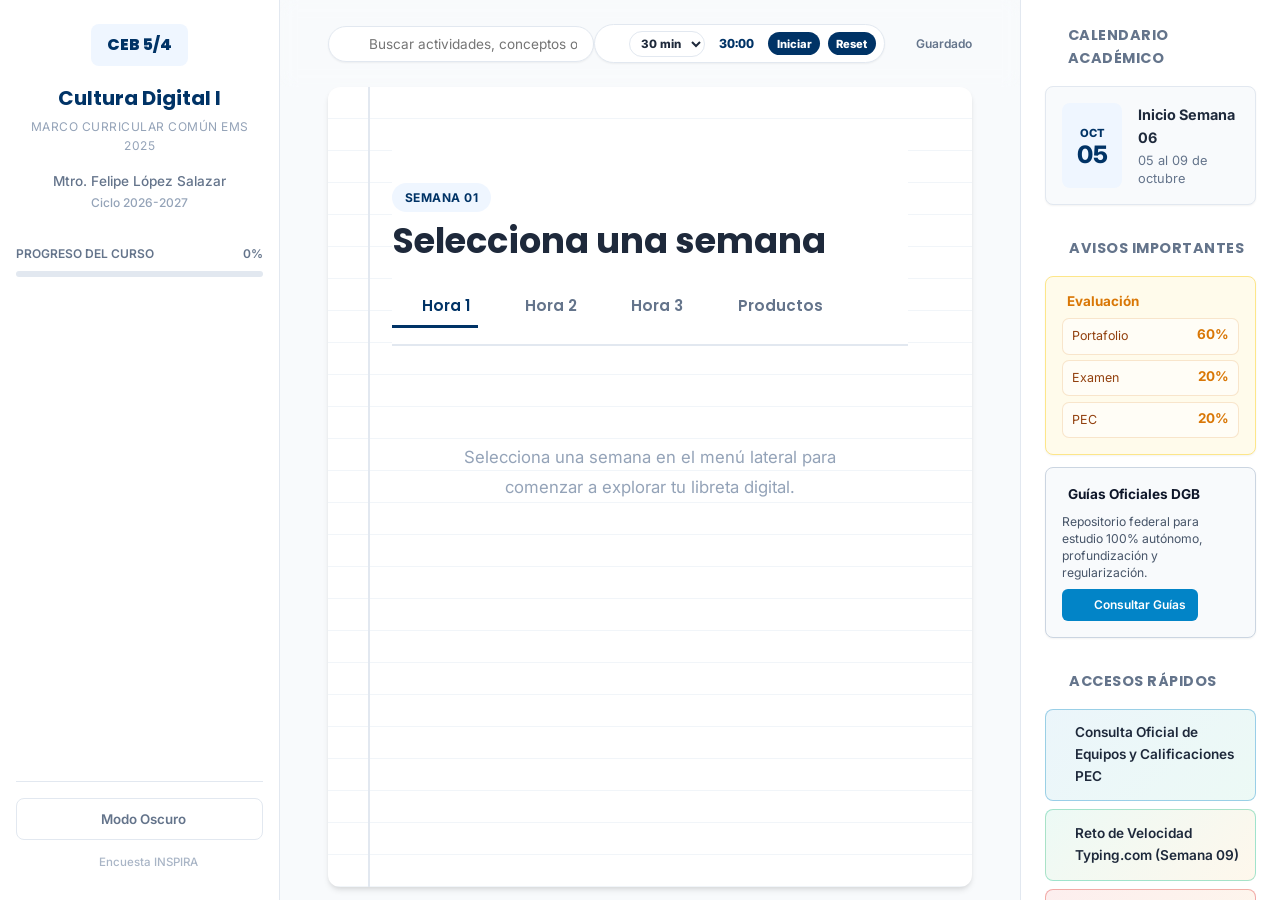
==== index.html @ 8412eea3 "Semana 12: dictados con lenguaje cotidiano y enfoque practico para la vida diaria" ====
<!DOCTYPE html>
<html lang="es">
<head>
    <meta charset="UTF-8">
    <meta name="viewport" content="width=device-width, initial-scale=1.0">
    <title>Cultura Digital I | Cuaderno Digital Inteligente</title>
    
    <!-- Tipografías: Inter, Poppins, Montserrat (usaremos Inter y Poppins/Outfit) -->
    <link rel="preconnect" href="https://fonts.googleapis.com">
    <link rel="preconnect" href="https://fonts.gstatic.com" crossorigin>
    <link href="https://fonts.googleapis.com/css2?family=Inter:wght@400;500;600;700&family=Poppins:wght@500;600;700;800&display=swap" rel="stylesheet">
    
    <!-- Iconos Lucide -->
    <script src="https://unpkg.com/lucide@latest"></script>
    
    <!-- Librería Markdown -->
    <script src="https://cdn.jsdelivr.net/npm/marked/marked.min.js"></script>

    <!-- Estilos -->
    <link rel="stylesheet" href="css/style.css?v=1790522604">
</head>
<body class="light-mode">
    <div class="app-container">
        
        <!-- Botón menú móvil -->
        <button id="mobile-menu-btn" class="mobile-toggle">
            <i data-lucide="menu"></i>
        </button>

        <!-- COLUMNA IZQUIERDA: Menú Permanente -->
        <aside class="sidebar" id="sidebar">
            <div class="sidebar-header">
                <div class="school-logo-placeholder">CEB 5/4</div>
                <h1 class="main-title">Cultura Digital I</h1>
                <p class="subtitle">Marco Curricular Común EMS 2025</p>
                <div class="teacher-info">
                    <p>Mtro. Felipe López Salazar</p>
                    <p class="cycle-info">Ciclo 2026-2027</p>
                </div>
            </div>
            
            <div class="sidebar-progress">
                <div class="progress-header">
                    <span>Progreso del Curso</span>
                    <span id="progress-percentage">0%</span>
                </div>
                <div class="progress-bar-container">
                    <div class="progress-bar-fill" id="progress-bar-fill" style="width: 0%;"></div>
                </div>
            </div>

            <nav class="sidebar-nav" id="sidebar-nav">
                <!-- Se generará dinámicamente desde JS -->
            </nav>
            
            <div class="sidebar-footer">
                <button id="theme-toggle" class="theme-btn">
                    <i data-lucide="moon"></i> <span>Modo Oscuro</span>
                </button>
                <div style="margin-top: 0.5rem; text-align: center;">
                    <a href="https://forms.cloud.microsoft/r/p3AakB8g4n" target="_blank" rel="noopener noreferrer" class="inspira-discreet-link" title="Instrumento de Diagnóstico INSPIRA">
                        <i data-lucide="clipboard-list" style="width: 13px; height: 13px;"></i> <span>Encuesta INSPIRA</span>
                    </a>
                </div>
            </div>
        </aside>

        <!-- ZONA CENTRAL: Cuaderno Digital -->
        <main class="main-area" id="main-area">
            
            <!-- Buscador Superior -->
            <header class="top-header">
                <div class="search-bar">
                    <i data-lucide="search"></i>
                    <input type="text" id="search-input" placeholder="Buscar actividades, conceptos o temas...">
                </div>
                <div class="top-actions">
                    <div class="class-timer" aria-label="Cronómetro de clase">
                        <i data-lucide="timer"></i>
                        <select id="class-timer-minutes" aria-label="Minutos del cronómetro">
                            <option value="5">5 min</option>
                            <option value="10">10 min</option>
                            <option value="15">15 min</option>
                            <option value="20">20 min</option>
                            <option value="25">25 min</option>
                            <option value="30" selected>30 min</option>
                            <option value="35">35 min</option>
                            <option value="40">40 min</option>
                            <option value="45">45 min</option>
                            <option value="50">50 min</option>
                        </select>
                        <span id="class-timer-display">30:00</span>
                        <button id="class-timer-toggle" type="button">Iniciar</button>
                        <button id="class-timer-reset" type="button">Reset</button>
                    </div>
                    <span class="status-badge sync-status"><i data-lucide="cloud-check"></i> Guardado</span>
                </div>
            </header>

            <div class="notebook-wrapper">
                <div class="notebook-paper no-copy" id="notebook-paper">
                    
                    <div class="notebook-header">
                        <div class="week-badge" id="current-week-badge">SEMANA 01</div>
                        <h2 class="week-title" id="current-week-title">Selecciona una semana</h2>
                        
                        <!-- Pestañas de Horas -->
                        <div class="tabs-container">
                            <button class="tab-btn active" data-hour="1"><i data-lucide="clock"></i> Hora 1</button>
                            <button class="tab-btn" data-hour="2"><i data-lucide="clock"></i> Hora 2</button>
                            <button class="tab-btn" data-hour="3"><i data-lucide="clock"></i> Hora 3</button>
                            <button class="tab-btn" data-hour="productos"><i data-lucide="clipboard-check"></i> Productos</button>
                        </div>
                    </div>

                    <!-- Contenedor Markdown (Aquí se inyecta el contenido) -->
                    <div class="markdown-body" id="md-content">
                        <div class="empty-state">
                            <i data-lucide="book-open"></i>
                            <p>Selecciona una semana en el menú lateral para comenzar a explorar tu libreta digital.</p>
                        </div>
                    </div>
                    

                </div>
            </div>
        </main>

        <!-- PANEL DERECHO: Información Rápida -->
        <aside class="right-panel" id="right-panel">
            
            <div class="panel-widget">
                <h3 class="widget-title"><i data-lucide="calendar"></i> Calendario Académico</h3>
                <div class="calendar-card">
                    <div class="cal-date">
                        <span class="cal-month">OCT</span>
                        <span class="cal-day">05</span>
                    </div>
                    <div class="cal-info">
                        <strong>Inicio Semana 06</strong>
                        <p>05 al 09 de octubre</p>
                    </div>
                </div>
            </div>

            <div class="panel-widget">
                <h3 class="widget-title"><i data-lucide="bell"></i> Avisos Importantes</h3>
                <div class="notice-card warning">
                    <div class="notice-content">
                        <strong><i data-lucide="alert-circle"></i> Evaluación</strong>
                        <ul class="eval-list">
                            <li><span>Portafolio</span><strong>60%</strong></li>
                            <li><span>Examen</span><strong>20%</strong></li>
                            <li><span>PEC</span><strong>20%</strong></li>
                        </ul>
                    </div>
                </div>
                <div class="notice-card dgb-notice">
                    <div class="notice-content">
                        <strong><i data-lucide="book-open"></i> Guías Oficiales DGB</strong>
                        <p>Repositorio federal para estudio 100% autónomo, profundización y regularización.</p>
                        <a href="https://sites.google.com/dgb.edu.mx/recursos-didacticos-profesores/guías-de-autoestudio" target="_blank" rel="noopener noreferrer" class="notice-btn-dgb">
                            <i data-lucide="external-link" style="width: 14px; height: 14px;"></i> Consultar Guías
                        </a>
                    </div>
                </div>
            </div>

            <div class="panel-widget">
                <h3 class="widget-title"><i data-lucide="link"></i> Accesos Rápidos</h3>
                <div class="quick-links">
                    <a href="pec.html" class="q-link q-link-pec">
                        <i data-lucide="users"></i> Consulta Oficial de Equipos y Calificaciones PEC
                    </a>
                    <a href="https://www.typing.com/es/student/tests" target="_blank" rel="noopener noreferrer" class="q-link q-link-typing">
                        <i data-lucide="keyboard"></i> Reto de Velocidad Typing.com (Semana 09)
                    </a>
                    <a href="https://sites.google.com/dgb.edu.mx/recursos-didacticos-profesores/guías-de-autoestudio" target="_blank" rel="noopener noreferrer" class="q-link q-link-dgb">
                        <i data-lucide="book-marked"></i> Guías de Autoestudio DGB (Repositorio Federal)
                    </a>
                    <a href="https://ceb54.sistemas-sagyc.com/" target="_blank" rel="noopener noreferrer" class="q-link q-link-sagyc">
                        <i data-lucide="graduation-cap"></i> Calificaciones Oficiales SAGYC
                    </a>
                    <a href="https://classroom.google.com" target="_blank" rel="noopener noreferrer" class="q-link">
                        <img src="https://upload.wikimedia.org/wikipedia/commons/5/59/Google_Classroom_Logo.png" alt="Classroom" width="20"> Google Classroom
                    </a>
                    <a href="https://mail.google.com" target="_blank" rel="noopener noreferrer" class="q-link">
                        <img src="https://upload.wikimedia.org/wikipedia/commons/7/7e/Gmail_icon_%282020%29.svg" alt="Gmail" width="20"> Correo Institucional
                    </a>
                    <a href="https://drive.google.com" target="_blank" rel="noopener noreferrer" class="q-link">
                        <img src="https://upload.wikimedia.org/wikipedia/commons/1/12/Google_Drive_icon_%282020%29.svg" alt="Drive" width="20"> Google Drive
                    </a>
                </div>
            </div>

            <div class="panel-widget">
                <h3 class="widget-title"><i data-lucide="tags"></i> Glosario de Etiquetas</h3>
                <div class="tags-container">
                    <span class="tag tag-theory">Teoría</span>
                    <span class="tag tag-practice">Práctica</span>
                    <span class="tag tag-project">Proyecto</span>
                    <span class="tag tag-eval">Evaluación</span>
                    <span class="tag tag-pec">PEC</span>
                </div>
            </div>
            
        </aside>

    </div>

    <!-- Data Module (Generado por build.py) -->
    <script src="js/data.js?v=1795537153"></script>
    <!-- App Logic -->
    <script src="js/app.js?v=1795537153"></script>
</body>
</html>
---- css/style.css ----
/* =========================================
   STYLE.CSS - PWA Notebook V2 (Cultura Digital I)
   Diseño Premium, Institucional y Académico
   ========================================= */

   :root {
    /* Color Palette - Light Mode */
    --bg-main: #f8fafc;
    --sidebar-bg: #ffffff;
    --panel-bg: #ffffff;
    
    --paper-bg: #ffffff;
    --paper-line: #f1f5f9;
    --paper-margin: #e2e8f0;
    
    --accent: #003366; /* Azul CEB */
    --accent-hover: #002244;
    --accent-light: #eff6ff;
    
    --text-primary: #1e293b;
    --text-secondary: #64748b;
    --text-tertiary: #94a3b8;
    
    --border-color: #e2e8f0;
    
    --shadow-sm: 0 1px 2px 0 rgba(0, 0, 0, 0.05);
    --shadow-md: 0 4px 6px -1px rgba(0, 0, 0, 0.1), 0 2px 4px -1px rgba(0, 0, 0, 0.06);
    --shadow-lg: 0 10px 15px -3px rgba(0, 0, 0, 0.1), 0 4px 6px -2px rgba(0, 0, 0, 0.05);
    
    --border-radius-sm: 8px;
    --border-radius-md: 12px;
    --border-radius-lg: 16px;
    
    --transition: all 0.3s cubic-bezier(0.4, 0, 0.2, 1);
}

body.dark-mode {
    --bg-main: #0f172a;
    --sidebar-bg: #1e293b;
    --panel-bg: #1e293b;
    
    --paper-bg: #1e293b;
    --paper-line: #334155;
    --paper-margin: #475569;
    
    --accent: #3b82f6;
    --accent-hover: #60a5fa;
    --accent-light: rgba(59, 130, 246, 0.1);
    
    --text-primary: #f8fafc;
    --text-secondary: #cbd5e1;
    --text-tertiary: #94a3b8;
    
    --border-color: #334155;
    
    --shadow-sm: 0 1px 2px 0 rgba(0, 0, 0, 0.5);
    --shadow-md: 0 4px 6px -1px rgba(0, 0, 0, 0.6);
    --shadow-lg: 0 10px 15px -3px rgba(0, 0, 0, 0.6);
}

* {
    margin: 0;
    padding: 0;
    box-sizing: border-box;
}

body {
    font-family: 'Inter', sans-serif;
    background-color: var(--bg-main);
    color: var(--text-primary);
    line-height: 1.6;
    overflow-x: hidden;
    transition: background-color 0.3s, color 0.3s;
}

.pwa-step-grid {
    display: grid;
    grid-template-columns: repeat(2, minmax(0, 1fr));
    gap: 0.85rem;
    margin: 1.2rem 0;
}

.pwa-step-grid article {
    display: grid;
    gap: 0.25rem;
    padding: 1rem;
    border: 1px solid var(--border-color);
    border-left: 5px solid var(--accent);
    border-radius: var(--border-radius-sm);
    background: var(--accent-light);
}

.pwa-step-grid strong {
    color: var(--accent);
    font-family: 'Poppins', sans-serif;
    font-size: 0.98rem;
}

.pwa-step-grid span {
    color: var(--text-secondary);
    font-size: 0.92rem;
}

.keyboard-map {
    display: grid;
    grid-template-columns: repeat(8, minmax(40px, 1fr));
    gap: 0.45rem;
    margin: 1.2rem 0;
    padding: 1rem;
    border: 1px solid var(--border-color);
    border-radius: var(--border-radius-sm);
    background: var(--paper-line);
}

.keyboard-map span,
kbd {
    display: inline-flex;
    align-items: center;
    justify-content: center;
    min-height: 34px;
    padding: 0.35rem 0.5rem;
    border: 1px solid var(--border-color);
    border-bottom-width: 3px;
    border-radius: 6px;
    background: var(--paper-bg);
    color: var(--text-primary);
    font-family: 'Inter', sans-serif;
    font-size: 0.78rem;
    font-weight: 800;
    white-space: nowrap;
}

.keyboard-map .wide {
    grid-column: span 2;
}

.keyboard-map .space {
    grid-column: span 3;
}

.keyboard-map .warn {
    background: #fef3c7;
    border-color: #f59e0b;
    color: #92400e;
}

.doc-cover-checklist {
    display: grid;
    grid-template-columns: repeat(2, minmax(0, 1fr));
    gap: 0.75rem;
    margin: 1rem 0;
}

.doc-cover-checklist span {
    padding: 0.8rem 0.9rem;
    border: 1px solid var(--border-color);
    border-radius: var(--border-radius-sm);
    background: var(--paper-bg);
    color: var(--text-primary);
    font-weight: 700;
}

.doc-cover-checklist span::before {
    content: "✓ ";
    color: var(--accent);
    font-weight: 900;
}

h1, h2, h3, h4, h5, h6, .poppins {
    font-family: 'Poppins', sans-serif;
}

/* Layout Principal (3 Columnas) */
.app-container {
    display: grid;
    grid-template-columns: 280px 1fr 260px;
    height: 100vh;
    overflow: hidden;
}

.mobile-toggle {
    display: none;
    position: fixed;
    bottom: 20px;
    right: 20px;
    z-index: 100;
    background: var(--accent);
    color: white;
    border: none;
    border-radius: 50%;
    width: 56px;
    height: 56px;
    box-shadow: var(--shadow-lg);
    cursor: pointer;
}

/* ─── COLUMNA IZQUIERDA (Sidebar) ─── */
.sidebar {
    background-color: var(--sidebar-bg);
    border-right: 1px solid var(--border-color);
    display: flex;
    flex-direction: column;
    padding: 1.5rem 1rem;
    overflow-y: auto;
    transition: var(--transition);
}

.sidebar-header {
    text-align: center;
    margin-bottom: 2rem;
}

.school-logo-placeholder {
    display: inline-block;
    background: var(--accent-light);
    color: var(--accent);
    font-weight: 800;
    font-family: 'Poppins', sans-serif;
    padding: 0.5rem 1rem;
    border-radius: var(--border-radius-sm);
    margin-bottom: 1rem;
}

.main-title {
    font-size: 1.25rem;
    color: var(--accent);
    margin-bottom: 0.2rem;
}

.subtitle {
    font-size: 0.75rem;
    color: var(--text-tertiary);
    text-transform: uppercase;
    letter-spacing: 0.5px;
    margin-bottom: 1rem;
}

.teacher-info {
    font-size: 0.85rem;
    color: var(--text-secondary);
    font-weight: 500;
}
.cycle-info {
    font-size: 0.75rem;
    color: var(--text-tertiary);
}

.sidebar-progress {
    margin-bottom: 1.5rem;
}
.progress-header {
    display: flex;
    justify-content: space-between;
    font-size: 0.75rem;
    font-weight: 600;
    color: var(--text-secondary);
    margin-bottom: 0.5rem;
    text-transform: uppercase;
}
.progress-bar-container {
    height: 6px;
    background: var(--border-color);
    border-radius: 3px;
    overflow: hidden;
}
.progress-bar-fill {
    height: 100%;
    background: var(--accent);
    transition: width 0.5s ease;
}

.sidebar-nav {
    flex-grow: 1;
    display: flex;
    flex-direction: column;
    gap: 0.2rem;
    min-width: 0;
}

.partial-group {
    margin: 0.75rem 0 0.25rem;
    min-width: 0;
}

.partial-heading {
    display: flex;
    align-items: baseline;
    justify-content: space-between;
    gap: 0.5rem;
    padding: 0.35rem 0.55rem;
    color: var(--accent);
    font-family: 'Poppins', sans-serif;
    font-size: 0.76rem;
    font-weight: 800;
    text-transform: uppercase;
    letter-spacing: 0.3px;
}

.partial-heading small {
    color: var(--text-tertiary);
    font-size: 0.62rem;
    font-weight: 700;
    text-transform: none;
    white-space: nowrap;
}

.week-btn {
    display: flex;
    align-items: center;
    justify-content: space-between;
    padding: 0.75rem 1rem;
    background: transparent;
    border: none;
    border-radius: var(--border-radius-sm);
    color: var(--text-secondary);
    font-family: 'Inter', sans-serif;
    font-size: 0.9rem;
    font-weight: 500;
    cursor: pointer;
    text-align: left;
    transition: var(--transition);
    min-width: 0;
    width: 100%;
    overflow: hidden;
}

.week-btn:hover {
    background: var(--accent-light);
    color: var(--accent);
}

.week-btn.active {
    background: var(--accent);
    color: white;
    font-weight: 600;
}

.week-btn i {
    flex: 0 0 auto;
    width: 18px;
    height: 18px;
    margin-right: 0.5rem;
}
.week-btn-content {
    display: flex;
    align-items: center;
    min-width: 0;
    flex: 1 1 auto;
}
.week-title-wrap {
    display: flex;
    flex-direction: column;
    min-width: 0;
}
.week-title-wrap span {
    overflow: hidden;
    text-overflow: ellipsis;
    white-space: nowrap;
}
.week-date {
    font-size: 0.7rem;
    color: var(--text-tertiary);
    margin-top: 2px;
}
.week-short-title {
    max-width: 165px;
    font-size: 0.68rem;
    color: var(--text-tertiary);
    margin-top: 1px;
}

.status-indicator {
    flex: 0 0 auto;
    width: 8px;
    height: 8px;
    border-radius: 50%;
    background: var(--border-color);
}
.status-indicator.done { background: #22c55e; } /* Verde */
.status-indicator.current { background: #3b82f6; } /* Azul */
.status-indicator.locked { background: #cbd5e1; } /* Gris */

.sidebar-footer {
    margin-top: 1.5rem;
    padding-top: 1rem;
    border-top: 1px solid var(--border-color);
}

.theme-btn {
    width: 100%;
    display: flex;
    align-items: center;
    justify-content: center;
    gap: 0.5rem;
    padding: 0.75rem;
    background: transparent;
    border: 1px solid var(--border-color);
    border-radius: var(--border-radius-sm);
    color: var(--text-secondary);
    font-family: 'Inter', sans-serif;
    font-weight: 600;
    cursor: pointer;
    transition: var(--transition);
}
.theme-btn:hover {
    background: var(--bg-main);
}

/* ─── ZONA CENTRAL (Main Area) ─── */
.main-area {
    display: flex;
    flex-direction: column;
    height: 100vh;
    overflow-y: auto;
    position: relative;
}

.top-header {
    display: flex;
    justify-content: space-between;
    align-items: center;
    padding: 1.5rem 3rem;
    background: transparent;
    position: sticky;
    top: 0;
    z-index: 10;
    backdrop-filter: blur(8px);
}

.search-bar {
    display: flex;
    align-items: center;
    background: var(--sidebar-bg);
    border: 1px solid var(--border-color);
    border-radius: 20px;
    padding: 0.5rem 1rem;
    width: 300px;
    box-shadow: var(--shadow-sm);
    transition: var(--transition);
}
.search-bar:focus-within {
    border-color: var(--accent);
    box-shadow: 0 0 0 3px var(--accent-light);
}
.search-bar i {
    color: var(--text-tertiary);
    width: 18px;
    height: 18px;
    margin-right: 0.5rem;
}
.search-bar input {
    border: none;
    background: transparent;
    outline: none;
    color: var(--text-primary);
    width: 100%;
    font-family: 'Inter', sans-serif;
    font-size: 0.85rem;
}

.status-badge {
    font-size: 0.75rem;
    font-weight: 600;
    color: var(--text-secondary);
    display: flex;
    align-items: center;
    gap: 0.3rem;
}
.status-badge i { width: 14px; height: 14px; }

.top-actions {
    display: flex;
    align-items: center;
    gap: 0.75rem;
}

.class-timer {
    display: flex;
    align-items: center;
    gap: 0.45rem;
    background: var(--sidebar-bg);
    border: 1px solid var(--border-color);
    border-radius: 999px;
    padding: 0.35rem 0.5rem 0.35rem 0.7rem;
    box-shadow: var(--shadow-sm);
    color: var(--accent);
    font-size: 0.78rem;
    font-weight: 800;
}

.class-timer i {
    width: 16px;
    height: 16px;
}

#class-timer-display {
    min-width: 48px;
    text-align: center;
    font-variant-numeric: tabular-nums;
}

.class-timer button {
    border: none;
    background: var(--accent);
    color: white;
    border-radius: 999px;
    padding: 0.3rem 0.55rem;
    font-family: 'Inter', sans-serif;
    font-size: 0.7rem;
    font-weight: 800;
    cursor: pointer;
}

.class-timer button:hover {
    background: var(--accent-hover);
}

.class-timer select {
    border: 1px solid var(--border-color);
    background: var(--paper-bg);
    color: var(--text-primary);
    border-radius: 999px;
    padding: 0.25rem 0.45rem;
    font-family: 'Inter', sans-serif;
    font-size: 0.72rem;
    font-weight: 800;
    outline: none;
}

/* El Cuaderno */
.notebook-wrapper {
    flex-grow: 1;
    padding: 0 3rem 3rem 3rem;
    display: flex;
    justify-content: center;
}

.notebook-paper {
    background-color: var(--paper-bg);
    width: 100%;
    max-width: 900px;
    min-height: 800px;
    border-radius: var(--border-radius-md);
    box-shadow: var(--shadow-md);
    position: relative;
    padding: 3rem 4rem;
    
    /* Efecto de líneas de libreta */
    background-image: repeating-linear-gradient(transparent, transparent 31px, var(--paper-line) 31px, var(--paper-line) 32px);
    background-size: 100% 32px;
    background-attachment: local;
}

/* Margen izquierdo de la libreta */
.notebook-paper::before {
    content: '';
    position: absolute;
    top: 0;
    bottom: 0;
    left: 40px;
    width: 2px;
    background-color: var(--paper-margin);
}

/* Protección Anti-Copia para alumnos */
.no-copy {
    user-select: none;
    -webkit-user-select: none;
    -moz-user-select: none;
    -ms-user-select: none;
    -webkit-user-drag: none;
    user-drag: none;
    -webkit-touch-callout: none;
}

.notebook-header {
    margin-bottom: 2rem;
    border-bottom: 2px solid var(--border-color);
    padding-bottom: 1rem;
    background: var(--paper-bg);
    position: sticky;
    top: -3rem; /* Compensa el padding superior */
    padding-top: 3rem;
    z-index: 5;
}

.week-badge {
    display: inline-block;
    background: var(--accent-light);
    color: var(--accent);
    font-size: 0.75rem;
    font-weight: 700;
    padding: 0.3rem 0.8rem;
    border-radius: 20px;
    margin-bottom: 0.5rem;
    letter-spacing: 0.5px;
}

.week-title {
    font-size: 2.2rem;
    color: var(--text-primary);
    margin-bottom: 1.5rem;
    line-height: 1.2;
}

.tabs-container {
    display: flex;
    gap: 1rem;
    flex-wrap: wrap;
}

.tab-btn {
    display: flex;
    align-items: center;
    gap: 0.4rem;
    background: transparent;
    border: none;
    border-bottom: 3px solid transparent;
    padding: 0.5rem 0.5rem;
    font-family: 'Poppins', sans-serif;
    font-size: 0.95rem;
    font-weight: 600;
    color: var(--text-secondary);
    cursor: pointer;
    transition: var(--transition);
}
.tab-btn:hover {
    color: var(--accent);
}
.tab-btn.active {
    color: var(--accent);
    border-bottom-color: var(--accent);
}
.tab-btn i { width: 16px; height: 16px; }

/* Markdown Content Styling */
.markdown-body {
    font-size: 1.05rem;
    color: var(--text-primary);
    line-height: 1.8;
}

.markdown-body h1, .markdown-body h2, .markdown-body h3 {
    font-family: 'Poppins', sans-serif;
    color: var(--accent);
    margin-top: 2rem;
    margin-bottom: 1rem;
}

.markdown-body h1 { font-size: 1.8rem; }
.markdown-body h2 { font-size: 1.5rem; }
.markdown-body h3 { font-size: 1.25rem; }

.markdown-body p { margin-bottom: 1.2rem; }

.markdown-body ul, .markdown-body ol {
    margin-bottom: 1.2rem;
    padding-left: 1.5rem;
}

.markdown-body li { margin-bottom: 0.5rem; }

.markdown-body strong {
    font-weight: 700;
    color: var(--text-primary);
}

.markdown-body blockquote {
    border-left: 4px solid var(--accent);
    background: var(--accent-light);
    padding: 1rem 1.5rem;
    margin-bottom: 1.5rem;
    border-radius: 0 var(--border-radius-sm) var(--border-radius-sm) 0;
    font-style: italic;
    color: var(--text-secondary);
}

.markdown-body .momento {
    border-radius: var(--border-radius-md);
    padding: 1rem 1.15rem;
    margin: 1.25rem 0;
    border: 1px solid var(--border-color);
    box-shadow: var(--shadow-sm);
}

.markdown-body .momento h2 {
    margin: 0 0 0.4rem;
    font-size: 1.18rem;
    line-height: 1.25;
}

.markdown-body .momento p {
    margin: 0.3rem 0 0;
    line-height: 1.45;
}

.markdown-body .momento-inicio {
    background: #ecfdf5;
    border-color: #86efac;
    border-left: 7px solid #16a34a;
}

.markdown-body .momento-inicio h2 {
    color: #166534;
}

.markdown-body .momento-explicacion {
    background: #eff6ff;
    border-color: #93c5fd;
    border-left: 7px solid #2563eb;
}

.markdown-body .momento-explicacion h2 {
    color: #1d4ed8;
}

.markdown-body .momento-trabajo {
    background: #fffbeb;
    border-color: #facc15;
    border-left: 7px solid #ca8a04;
}

.markdown-body .momento-trabajo h2 {
    color: #92400e;
}

.markdown-body .momento-cierre {
    background: #fef2f2;
    border-color: #fca5a5;
    border-left: 7px solid #dc2626;
}

.markdown-body .momento-cierre h2 {
    color: #991b1b;
}

body.dark-mode .markdown-body .momento-inicio {
    background: rgba(22, 163, 74, 0.12);
}

body.dark-mode .markdown-body .momento-explicacion {
    background: rgba(37, 99, 235, 0.14);
}

body.dark-mode .markdown-body .momento-trabajo {
    background: rgba(202, 138, 4, 0.14);
}

body.dark-mode .markdown-body .momento-cierre {
    background: rgba(220, 38, 38, 0.13);
}

.markdown-body code {
    background: var(--paper-line);
    padding: 0.2rem 0.4rem;
    border-radius: 4px;
    font-family: monospace;
    font-size: 0.9em;
}

.markdown-body img {
    max-width: 100%;
    max-height: 620px;
    border-radius: var(--border-radius-md);
    box-shadow: var(--shadow-sm);
    margin: 1.5rem 0;
    display: block;
    object-fit: contain;
}

.empty-state {
    text-align: center;
    padding: 4rem 2rem;
    color: var(--text-tertiary);
}
.empty-state i {
    width: 64px;
    height: 64px;
    margin-bottom: 1rem;
    opacity: 0.5;
}

.task-marker {
    margin-top: 4rem;
    padding-top: 2rem;
    border-top: 1px dashed var(--border-color);
}
.checkbox-container {
    display: flex;
    align-items: center;
    cursor: pointer;
    font-weight: 600;
    color: var(--text-secondary);
    user-select: none;
}
.checkbox-container input {
    margin-right: 10px;
    width: 20px;
    height: 20px;
    accent-color: var(--accent);
}

/* ─── COLUMNA DERECHA (Right Panel) ─── */
.right-panel {
    background-color: var(--panel-bg);
    border-left: 1px solid var(--border-color);
    padding: 1.5rem;
    overflow-y: auto;
}

.panel-widget {
    margin-bottom: 2rem;
}

.widget-title {
    font-size: 0.9rem;
    color: var(--text-secondary);
    text-transform: uppercase;
    letter-spacing: 0.5px;
    margin-bottom: 1rem;
    display: flex;
    align-items: center;
    gap: 0.5rem;
}
.widget-title i { width: 16px; height: 16px; }

/* Tarjetas y Widgets */
.calendar-card, .notice-card {
    background: var(--bg-main);
    border: 1px solid var(--border-color);
    border-radius: var(--border-radius-sm);
    padding: 1rem;
    display: flex;
    gap: 1rem;
    box-shadow: var(--shadow-sm);
    min-width: 0;
    overflow: hidden;
}

.cal-date {
    background: var(--accent-light);
    color: var(--accent);
    border-radius: var(--border-radius-sm);
    padding: 0.5rem;
    text-align: center;
    min-width: 60px;
    display: flex;
    flex-direction: column;
    justify-content: center;
}
.cal-month { font-size: 0.7rem; font-weight: 800; text-transform: uppercase; }
.cal-day { font-size: 1.5rem; font-weight: 800; line-height: 1; }

.cal-info strong { display: block; font-size: 0.9rem; margin-bottom: 0.2rem; }
.cal-info p { font-size: 0.8rem; color: var(--text-secondary); line-height: 1.4; }

.notice-card.warning {
    background: #fffbeb;
    border-color: #fde68a;
    display: block;
}
body.dark-mode .notice-card.warning {
    background: rgba(245, 158, 11, 0.1);
    border-color: rgba(245, 158, 11, 0.3);
}
.notice-card.warning strong {
    color: #d97706;
    display: flex;
    align-items: flex-start;
    gap: 0.3rem;
    margin-bottom: 0.3rem;
    font-size: 0.84rem;
    line-height: 1.2;
    overflow-wrap: anywhere;
}
.notice-card.warning p {
    color: #92400e;
    font-size: 0.78rem;
    line-height: 1.35;
    overflow-wrap: anywhere;
}
body.dark-mode .notice-card.warning p { color: #fcd34d; }

.notice-content {
    min-width: 0;
    width: 100%;
}

.eval-list {
    list-style: none;
    display: grid;
    gap: 0.35rem;
    margin-top: 0.55rem;
    padding: 0;
}

.eval-list li {
    display: flex;
    justify-content: space-between;
    align-items: center;
    gap: 0.75rem;
    background: rgba(255,255,255,0.55);
    border: 1px solid rgba(217, 119, 6, 0.18);
    border-radius: 7px;
    padding: 0.42rem 0.55rem;
    color: #92400e;
    font-size: 0.78rem;
    line-height: 1.15;
}

.eval-list li span {
    min-width: 0;
    overflow: hidden;
    text-overflow: ellipsis;
    white-space: nowrap;
}

.eval-list li strong {
    flex: 0 0 auto;
    margin: 0;
    color: #d97706;
    font-size: 0.82rem;
}

body.dark-mode .eval-list li {
    background: rgba(245, 158, 11, 0.08);
    color: #fcd34d;
}

.quick-links {
    display: flex;
    flex-direction: column;
    gap: 0.5rem;
}
.q-link {
    display: flex;
    align-items: center;
    gap: 0.8rem;
    padding: 0.8rem 1rem;
    background: var(--bg-main);
    border: 1px solid var(--border-color);
    border-radius: var(--border-radius-sm);
    text-decoration: none;
    color: var(--text-primary);
    font-weight: 500;
    font-size: 0.85rem;
    transition: var(--transition);
    min-width: 0;
    overflow-wrap: anywhere;
}
.q-link:hover {
    border-color: var(--accent);
    background: var(--accent-light);
    transform: translateX(4px);
}
.q-link i { color: var(--accent); }

.q-link-calif {
    background: linear-gradient(135deg, rgba(37, 99, 235, 0.08), rgba(16, 185, 129, 0.08));
    border-color: rgba(37, 99, 235, 0.35);
    font-weight: 600;
}
.q-link-calif:hover {
    background: linear-gradient(135deg, rgba(37, 99, 235, 0.16), rgba(16, 185, 129, 0.16));
    border-color: var(--accent);
}
.q-link-calif i {
    color: #2563eb;
}
body.dark-mode .q-link-calif {
    background: linear-gradient(135deg, rgba(59, 130, 246, 0.15), rgba(16, 185, 129, 0.15));
    border-color: rgba(59, 130, 246, 0.4);
}
body.dark-mode .q-link-calif i {
    color: #60a5fa;
}

.q-link-sagyc {
    background: linear-gradient(135deg, rgba(147, 51, 234, 0.08), rgba(37, 99, 235, 0.08));
    border-color: rgba(147, 51, 234, 0.35);
    font-weight: 600;
}
.q-link-sagyc:hover {
    background: linear-gradient(135deg, rgba(147, 51, 234, 0.16), rgba(37, 99, 235, 0.16));
    border-color: #9333ea;
}
.q-link-sagyc i {
    color: #9333ea;
}
body.dark-mode .q-link-sagyc {
    background: linear-gradient(135deg, rgba(168, 85, 247, 0.15), rgba(59, 130, 246, 0.15));
    border-color: rgba(168, 85, 247, 0.4);
}
body.dark-mode .q-link-sagyc i {
    color: #c084fc;
}

.q-link-pec {
    background: linear-gradient(135deg, rgba(2, 132, 199, 0.08), rgba(16, 185, 129, 0.08));
    border-color: rgba(2, 132, 199, 0.35);
    font-weight: 600;
}
.q-link-pec:hover {
    background: linear-gradient(135deg, rgba(2, 132, 199, 0.16), rgba(16, 185, 129, 0.16));
    border-color: #0284c7;
}
.q-link-pec i {
    color: #0284c7;
}
body.dark-mode .q-link-pec {
    background: linear-gradient(135deg, rgba(56, 189, 248, 0.15), rgba(52, 211, 153, 0.15));
    border-color: rgba(56, 189, 248, 0.4);
}
body.dark-mode .q-link-pec i {
    color: #38bdf8;
}

.q-link-dgb {
    background: linear-gradient(135deg, rgba(220, 38, 38, 0.08), rgba(245, 158, 11, 0.08));
    border-color: rgba(220, 38, 38, 0.35);
    font-weight: 600;
}
.q-link-dgb:hover {
    background: linear-gradient(135deg, rgba(220, 38, 38, 0.16), rgba(245, 158, 11, 0.16));
    border-color: #dc2626;
}
.q-link-dgb i {
    color: #dc2626;
}
body.dark-mode .q-link-dgb {
    background: linear-gradient(135deg, rgba(248, 113, 113, 0.15), rgba(251, 191, 36, 0.15));
    border-color: rgba(248, 113, 113, 0.4);
}
body.dark-mode .q-link-dgb i {
    color: #f87171;
}

.q-link-typing {
    background: linear-gradient(135deg, rgba(16, 185, 129, 0.08), rgba(245, 158, 11, 0.08));
    border-color: rgba(16, 185, 129, 0.35);
    font-weight: 600;
}
.q-link-typing:hover {
    background: linear-gradient(135deg, rgba(16, 185, 129, 0.16), rgba(245, 158, 11, 0.16));
    border-color: #10b981;
}
.q-link-typing i {
    color: #059669;
}
body.dark-mode .q-link-typing {
    background: linear-gradient(135deg, rgba(52, 211, 153, 0.15), rgba(251, 191, 36, 0.15));
    border-color: rgba(52, 211, 153, 0.4);
}
body.dark-mode .q-link-typing i {
    color: #34d399;
}

.q-link-inspira {
    background: linear-gradient(135deg, rgba(139, 92, 246, 0.08), rgba(236, 72, 153, 0.08));
    border-color: rgba(139, 92, 246, 0.35);
    font-weight: 600;
}
.q-link-inspira:hover {
    background: linear-gradient(135deg, rgba(139, 92, 246, 0.16), rgba(236, 72, 153, 0.16));
    border-color: #8b5cf6;
}
.q-link-inspira i {
    color: #8b5cf6;
}
body.dark-mode .q-link-inspira {
    background: linear-gradient(135deg, rgba(167, 139, 250, 0.15), rgba(244, 114, 182, 0.15));
    border-color: rgba(167, 139, 250, 0.4);
}
body.dark-mode .q-link-inspira i {
    color: #c4b5fd;
}

.notice-card.inspira-notice {
    background: #faf5ff;
    border-color: #e9d5ff;
    display: block;
    margin-top: 0.75rem;
}
body.dark-mode .notice-card.inspira-notice {
    background: rgba(88, 28, 135, 0.15);
    border-color: rgba(168, 85, 247, 0.3);
}
.notice-card.inspira-notice strong {
    color: #7e22ce;
    display: flex;
    align-items: center;
    gap: 0.4rem;
    margin-bottom: 0.4rem;
    font-size: 0.85rem;
}
body.dark-mode .notice-card.inspira-notice strong {
    color: #d8b4fe;
}
.notice-card.inspira-notice p {
    color: #581c87;
    font-size: 0.76rem;
    line-height: 1.4;
    margin-bottom: 0.5rem;
}
body.dark-mode .notice-card.inspira-notice p {
    color: #e9d5ff;
}
.notice-btn-inspira {
    display: inline-flex;
    align-items: center;
    gap: 0.35rem;
    background: #8b5cf6;
    color: #ffffff !important;
    padding: 0.4rem 0.75rem;
    border-radius: 6px;
    font-size: 0.75rem;
    font-weight: 600;
    text-decoration: none;
    transition: all 0.2s ease;
}
.notice-btn-inspira:hover {
    background: #7c3aed;
    transform: translateY(-1px);
}

.notice-card.dgb-notice {
    background: #f8fafc;
    border-color: #cbd5e1;
    display: block;
    margin-top: 0.75rem;
}
body.dark-mode .notice-card.dgb-notice {
    background: rgba(30, 41, 59, 0.6);
    border-color: rgba(148, 163, 184, 0.2);
}
.notice-card.dgb-notice strong {
    color: #0f172a;
    display: flex;
    align-items: center;
    gap: 0.4rem;
    margin-bottom: 0.4rem;
    font-size: 0.85rem;
}
body.dark-mode .notice-card.dgb-notice strong {
    color: #f1f5f9;
}
.notice-card.dgb-notice p {
    color: #475569;
    font-size: 0.76rem;
    line-height: 1.4;
    margin-bottom: 0.5rem;
}
body.dark-mode .notice-card.dgb-notice p {
    color: #94a3b8;
}
.notice-btn-dgb {
    display: inline-flex;
    align-items: center;
    gap: 0.35rem;
    background: #0284c7;
    color: #ffffff !important;
    padding: 0.4rem 0.75rem;
    border-radius: 6px;
    font-size: 0.75rem;
    font-weight: 600;
    text-decoration: none;
    transition: all 0.2s ease;
}
.notice-btn-dgb:hover {
    background: #0369a1;
    transform: translateY(-1px);
}

/* Etiquetas */
.tags-container {
    display: flex;
    flex-wrap: wrap;
    gap: 0.5rem;
}
.tag {
    font-size: 0.7rem;
    font-weight: 700;
    padding: 0.3rem 0.6rem;
    border-radius: 4px;
    text-transform: uppercase;
    letter-spacing: 0.5px;
}
.tag-theory { background: #e0e7ff; color: #4338ca; }
.tag-practice { background: #dcfce7; color: #15803d; }
.tag-project { background: #fef3c7; color: #b45309; }
.tag-eval { background: #fee2e2; color: #b91c1c; }
.tag-pec { background: #f3e8ff; color: #7e22ce; }

body.dark-mode .tag-theory { background: rgba(67, 56, 202, 0.2); color: #818cf8; }
body.dark-mode .tag-practice { background: rgba(21, 128, 61, 0.2); color: #4ade80; }

/* Tarjetas y Contenedores en Columnas (Dashboard Visual) */
.task-grid-2 {
    display: grid;
    grid-template-columns: repeat(2, minmax(0, 1fr));
    gap: 1rem;
    margin: 1.2rem 0;
}

.task-grid-3 {
    display: grid;
    grid-template-columns: repeat(3, minmax(0, 1fr));
    gap: 0.85rem;
    margin: 1.2rem 0;
}

.task-card {
    background: #ffffff;
    border: 1px solid #e2e8f0;
    border-top: 4px solid #0284c7;
    border-radius: 8px;
    padding: 1rem;
    box-shadow: 0 1px 3px rgba(0,0,0,0.05);
    display: flex;
    flex-direction: column;
    gap: 0.5rem;
}

body.dark-mode .task-card {
    background: #1e293b;
    border-color: #334155;
    border-top-color: #38bdf8;
    box-shadow: none;
}

.task-card.accent-amber { border-top-color: #f59e0b; }
.task-card.accent-emerald { border-top-color: #10b981; }
.task-card.accent-purple { border-top-color: #8b5cf6; }
.task-card.accent-rose { border-top-color: #f43f5e; }

.task-card-header {
    display: flex;
    align-items: center;
    gap: 0.5rem;
    font-size: 1rem;
    font-weight: 700;
    color: #0f172a;
    margin-bottom: 0.25rem;
}

body.dark-mode .task-card-header {
    color: #f8fafc;
}

.task-card-body {
    font-size: 0.88rem;
    color: #334155;
    line-height: 1.5;
}

body.dark-mode .task-card-body {
    color: #cbd5e1;
}

.task-card-body ul, .task-card-body ol {
    margin: 0;
    padding-left: 1.2rem;
}

.task-card-body li {
    margin-bottom: 0.35rem;
}

.step-badge {
    display: inline-flex;
    align-items: center;
    justify-content: center;
    width: 24px;
    height: 24px;
    border-radius: 50%;
    background: #0284c7;
    color: #ffffff;
    font-size: 0.75rem;
    font-weight: 800;
}

.task-card.accent-amber .step-badge { background: #d97706; }
.task-card.accent-emerald .step-badge { background: #059669; }
.task-card.accent-purple .step-badge { background: #7c3aed; }
.task-card.accent-rose .step-badge { background: #e11d48; }

.cierre-checklist-box {
    background: #f8fafc;
    border: 1.5px dashed #cbd5e1;
    border-radius: 8px;
    padding: 1rem 1.2rem;
    margin: 1.2rem 0;
}

body.dark-mode .cierre-checklist-box {
    background: rgba(30, 41, 59, 0.4);
    border-color: #475569;
}

.cierre-checklist-grid {
    display: grid;
    grid-template-columns: repeat(2, minmax(0, 1fr));
    gap: 0.6rem 1rem;
    margin-top: 0.75rem;
}

@media (max-width: 768px) {
    .task-grid-2, .task-grid-3, .cierre-checklist-grid {
        grid-template-columns: 1fr !important;
    }
}

/* Responsive */
@media (max-width: 1200px) {
    .app-container {
        grid-template-columns: 240px 1fr;
    }
    .right-panel { display: none; } /* Ocultar panel derecho en tablets */
}

@media (max-width: 900px) {
    .app-container {
        grid-template-columns: 1fr;
    }
    .sidebar {
        position: fixed;
        left: -100%;
        width: 280px;
        height: 100vh;
        z-index: 200;
        box-shadow: var(--shadow-lg);
    }
    .sidebar.open {
        left: 0;
    }
    .mobile-toggle { display: flex; align-items: center; justify-content: center; }
    
    .top-header { padding: 1rem; }
    .top-actions { align-items: flex-end; flex-direction: column; gap: 0.5rem; }
    .class-timer { max-width: 100%; }
    .notebook-wrapper { padding: 0 1rem 2rem 1rem; }
    .notebook-paper { padding: 2rem 1.5rem; }
    .notebook-paper::before { left: 20px; }
}

/* === MEJORAS VISUALES: SECCIONES INTERNAS === */

/* 1. Tarjetas de Momento con Íconos Automáticos */
.markdown-body .momento {
    position: relative;
    border-left-width: 8px !important;
}

.markdown-body .momento h2 {
    display: flex;
    align-items: center;
    gap: 8px;
    font-weight: 700;
}

.markdown-body .momento-inicio h2::before { content: '🟢'; font-size: 1.1em; }
.markdown-body .momento-explicacion h2::before { content: '🔵'; font-size: 1.1em; }
.markdown-body .momento-trabajo h2::before { content: '🟡'; font-size: 1.1em; }
.markdown-body .momento-cierre h2::before { content: '🔴'; font-size: 1.1em; }

/* 2. Cajas de "Idea Clave" como Post-its */
.markdown-body blockquote {
    background-color: #fff9c4 !important; /* Amarillo Post-it */
    border-left: 6px solid #fbc02d !important;
    box-shadow: 2px 4px 6px rgba(0,0,0,0.1);
    color: #424242 !important;
    font-family: 'Comic Sans MS', 'Chalkboard SE', 'Marker Felt', sans-serif !important;
    transform: rotate(-1deg);
    transition: transform 0.2s ease;
}

.markdown-body blockquote:hover {
    transform: rotate(0deg) scale(1.02);
}

body.dark-mode .markdown-body blockquote {
    background-color: #4a4714 !important;
    border-color: #fbc02d !important;
    color: #fff !important;
}

/* 3. Tablas Estilo "Dashboard" más redondeadas */
.markdown-body table {
    border-radius: var(--border-radius-md);
    overflow: hidden;
    box-shadow: var(--shadow-sm);
}

.markdown-body table th {
    background-color: var(--accent);
    color: white;
    border: none;
}

.markdown-body table tr:nth-child(even) {
    background-color: rgba(0,0,0,0.03);
}

body.dark-mode .markdown-body table th {
    background-color: #3b82f6;
}
body.dark-mode .markdown-body table tr:nth-child(even) {
    background-color: rgba(255,255,255,0.05);
}

/* Efecto para hacer zoom a las imágenes al tocarlas (iPad) o pasar el mouse */
.markdown-body img {
    transition: transform 0.3s ease, box-shadow 0.3s ease;
    cursor: zoom-in;
    transform-origin: center center;
}

.markdown-body img:active,
.markdown-body img:hover {
    transform: scale(1.3);
    box-shadow: 0 10px 25px rgba(0,0,0,0.3);
    z-index: 100;
    position: relative;
}

/* Evitar que copien y peguen los dictados */
.markdown-body blockquote {
    user-select: none;
    -webkit-user-select: none;
    -moz-user-select: none;
    -ms-user-select: none;
}

/* ==========================================================================
   PROTECCIÓN ANTI-IMPRESIÓN (MODO ESTUDIANTE)
   ========================================================================== */

@media print {
    /* Ocultar completamente los elementos del sitio si no es modo docente */
    body:not(.teacher-mode) * {
        display: none !important;
        visibility: hidden !important;
    }

    body:not(.teacher-mode) {
        display: block !important;
        background: #ffffff !important;
        color: #1f2937 !important;
        padding: 4rem 2rem !important;
        text-align: center !important;
    }

    body:not(.teacher-mode)::before {
        content: "⚠️ FUNCIÓN DE IMPRESIÓN DESHABILITADA\A\A Esta plataforma educativa está diseñada para fortalecer tus habilidades de lectura, mecanografía y captura directa en tu práctica digital.\A\A No está permitida la exportación ni impresión de los dictados.";
        white-space: pre-wrap !important;
        display: block !important;
        visibility: visible !important;
        font-family: system-ui, -apple-system, BlinkMacSystemFont, "Segoe UI", Roboto, sans-serif !important;
        font-size: 16pt !important;
        font-weight: 700 !important;
        color: #b91c1c !important;
        background-color: #fef2f2 !important;
        border: 2px dashed #ef4444 !important;
        border-radius: 12px !important;
        padding: 3rem 2rem !important;
        margin: 2rem auto !important;
        max-width: 600px !important;
        line-height: 1.6 !important;
    }
}



/* =========================================
   SELECTOR Y AISLAMIENTO DE TURNO (PEC)
   ========================================= */
.turno-selector-bar {
    display: flex;
    flex-wrap: wrap;
    align-items: center;
    justify-content: center;
    gap: 0.6rem;
    background: #f1f5f9;
    border: 1.5px solid #cbd5e1;
    border-radius: 12px;
    padding: 8px 12px;
    margin: 1.2rem 0;
}

body.dark-mode .turno-selector-bar {
    background: #1e293b;
    border-color: #334155;
}

.turno-pill-btn {
    border: 1px solid transparent;
    background: #ffffff;
    padding: 7px 16px;
    font-size: 0.88rem;
    font-weight: 700;
    color: #475569;
    border-radius: 20px;
    cursor: pointer;
    transition: all 0.2s cubic-bezier(0.4, 0, 0.2, 1);
    display: inline-flex;
    align-items: center;
    gap: 0.4rem;
    box-shadow: 0 1px 2px rgba(0,0,0,0.05);
}

body.dark-mode .turno-pill-btn {
    background: #0f172a;
    color: #94a3b8;
    border-color: #334155;
}

.turno-pill-btn:hover {
    background: #e2e8f0;
    color: #0f172a;
    transform: translateY(-1px);
}

body.dark-mode .turno-pill-btn:hover {
    background: #334155;
    color: #f8fafc;
}

.turno-pill-btn.active.btn-matutino {
    background: #fef3c7;
    color: #92400e;
    border-color: #f59e0b;
    box-shadow: 0 2px 4px rgba(217, 119, 6, 0.25);
}

body.dark-mode .turno-pill-btn.active.btn-matutino {
    background: #78350f;
    color: #fef3c7;
    border-color: #d97706;
}

.turno-pill-btn.active.btn-vespertino {
    background: #ede9fe;
    color: #5b21b6;
    border-color: #8b5cf6;
    box-shadow: 0 2px 4px rgba(124, 58, 237, 0.25);
}

body.dark-mode .turno-pill-btn.active.btn-vespertino {
    background: #4c1d95;
    color: #ede9fe;
    border-color: #7c3aed;
}

.turno-pill-btn.active.btn-ambos {
    background: #e0f2fe;
    color: #0369a1;
    border-color: #38bdf8;
}

body.dark-mode .turno-pill-btn.active.btn-ambos {
    background: #0c4a6e;
    color: #e0f2fe;
    border-color: #0284c7;
}

/* Banners de Encabezado Institucional por Turno */
.turno-banner-matutino {
    background: #fffbeb;
    border: 1.5px solid #f59e0b;
    border-left: 6px solid #d97706;
    border-radius: 8px;
    padding: 10px 14px;
    margin: 1rem 0;
    color: #92400e;
    font-size: 0.92rem;
    box-shadow: 0 1px 3px rgba(245, 158, 11, 0.08);
}

body.dark-mode .turno-banner-matutino {
    background: rgba(120, 53, 15, 0.25);
    border-color: #b45309;
    border-left-color: #f59e0b;
    color: #fde68a;
}

.turno-banner-vespertino {
    background: #f5f3ff;
    border: 1.5px solid #8b5cf6;
    border-left: 6px solid #6d28d9;
    border-radius: 8px;
    padding: 10px 14px;
    margin: 1rem 0;
    color: #5b21b6;
    font-size: 0.92rem;
    box-shadow: 0 1px 3px rgba(139, 92, 246, 0.08);
}

body.dark-mode .turno-banner-vespertino {
    background: rgba(76, 29, 149, 0.25);
    border-color: #7c3aed;
    border-left-color: #a78bfa;
    color: #ddd6fe;
}

/* Aislamiento Dinámico por Clases */
.show-matutino-only .seccion-vespertino {
    display: none !important;
}

.show-vespertino-only .seccion-matutino {
    display: none !important;
}


/* =========================================
   ENLACE DISCRETO INSPIRA (Pie de Menú)
   ========================================= */
.inspira-discreet-link {
    display: inline-flex;
    align-items: center;
    justify-content: center;
    gap: 5px;
    width: 100%;
    padding: 5px 8px;
    font-size: 0.72rem;
    font-weight: 500;
    color: var(--text-tertiary);
    text-decoration: none;
    border-radius: 6px;
    transition: all 0.2s ease;
    opacity: 0.8;
}

.inspira-discreet-link:hover {
    color: var(--text-primary);
    background: var(--paper-line);
    opacity: 1;
}

body.dark-mode .inspira-discreet-link:hover {
    background: rgba(255, 255, 255, 0.06);
    color: #f8fafc;
}
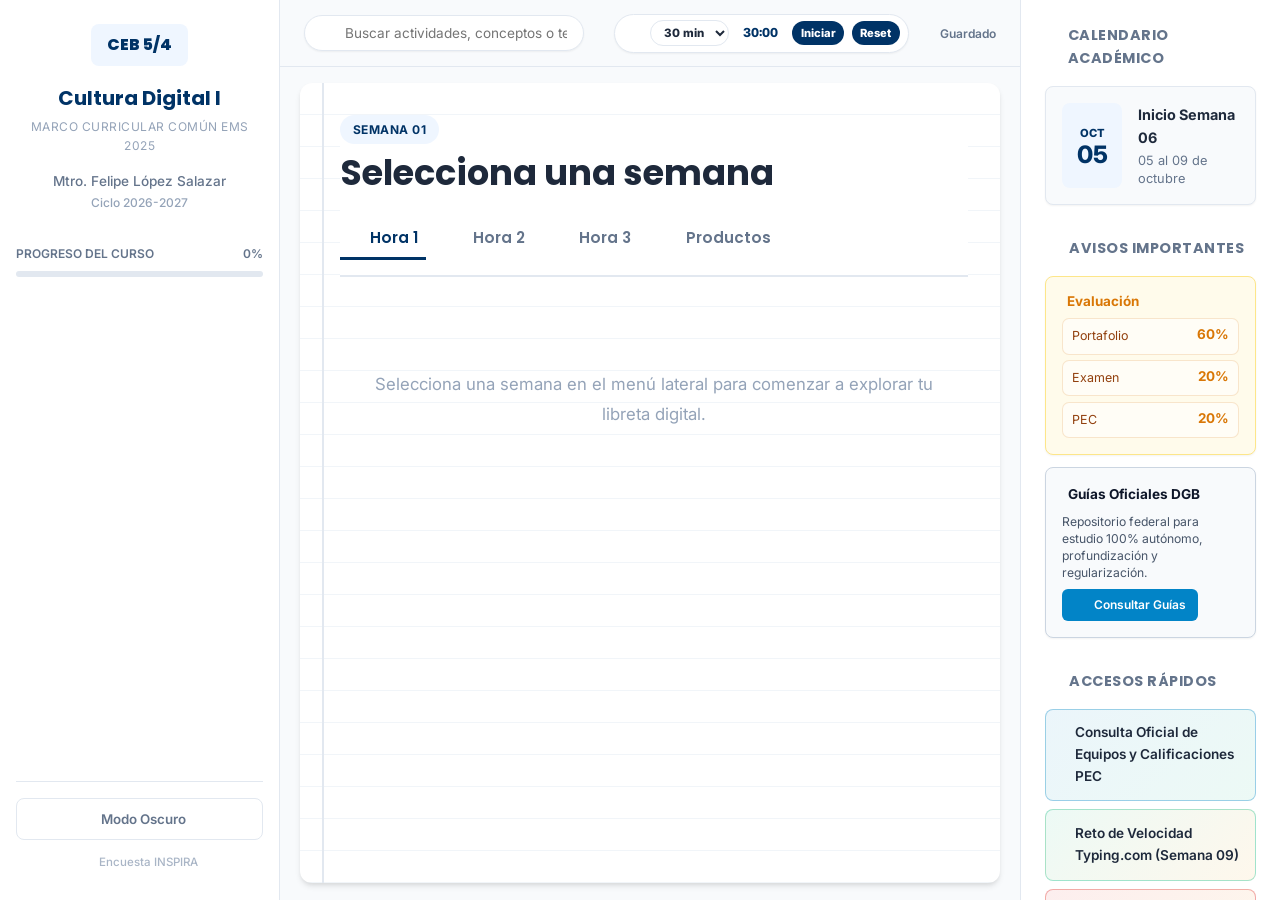
==== commit 7bed6f9b: "UX/Lectura: desamontonar tarjetas y tablas de S13 y S14, corregir encabezados sticky, badges y hover" ====
--- a/index.html
+++ b/index.html
@@ -17,7 +17,7 @@
     <script src="https://cdn.jsdelivr.net/npm/marked/marked.min.js"></script>
 
     <!-- Estilos -->
-    <link rel="stylesheet" href="css/style.css?v=1790522604">
+    <link rel="stylesheet" href="css/style.css?v=1795804312">
 </head>
 <body class="light-mode">
     <div class="app-container">
@@ -209,8 +209,8 @@
     </div>
 
     <!-- Data Module (Generado por build.py) -->
-    <script src="js/data.js?v=1795537153"></script>
+    <script src="js/data.js?v=1795804312"></script>
     <!-- App Logic -->
-    <script src="js/app.js?v=1795537153"></script>
+    <script src="js/app.js?v=1795804312"></script>
 </body>
 </html>
--- a/css/style.css
+++ b/css/style.css
@@ -419,12 +419,18 @@
     display: flex;
     justify-content: space-between;
     align-items: center;
-    padding: 1.5rem 3rem;
-    background: transparent;
+    gap: 0.75rem;
+    padding: 0.9rem 2rem;
+    background: rgba(248, 250, 252, 0.95);
+    border-bottom: 1px solid var(--border-color);
     position: sticky;
     top: 0;
-    z-index: 10;
+    z-index: 40;
     backdrop-filter: blur(8px);
+}
+
+body.dark-mode .top-header {
+    background: rgba(15, 23, 42, 0.95);
 }
 
 .search-bar {
@@ -434,7 +440,9 @@
     border: 1px solid var(--border-color);
     border-radius: 20px;
     padding: 0.5rem 1rem;
-    width: 300px;
+    flex: 1 1 180px;
+    max-width: 280px;
+    min-width: 0;
     box-shadow: var(--shadow-sm);
     transition: var(--transition);
 }
@@ -520,17 +528,18 @@
     background: var(--paper-bg);
     color: var(--text-primary);
     border-radius: 999px;
-    padding: 0.25rem 0.45rem;
+    padding: 0.25rem 0.55rem;
     font-family: 'Inter', sans-serif;
     font-size: 0.72rem;
     font-weight: 800;
+    white-space: nowrap;
     outline: none;
 }
 
 /* El Cuaderno */
 .notebook-wrapper {
     flex-grow: 1;
-    padding: 0 3rem 3rem 3rem;
+    padding: 1.25rem 1.75rem 3rem 1.75rem;
     display: flex;
     justify-content: center;
 }
@@ -543,7 +552,7 @@
     border-radius: var(--border-radius-md);
     box-shadow: var(--shadow-md);
     position: relative;
-    padding: 3rem 4rem;
+    padding: 2.25rem 2.5rem 2.75rem 3rem;
     
     /* Efecto de líneas de libreta */
     background-image: repeating-linear-gradient(transparent, transparent 31px, var(--paper-line) 31px, var(--paper-line) 32px);
@@ -557,7 +566,7 @@
     position: absolute;
     top: 0;
     bottom: 0;
-    left: 40px;
+    left: 28px;
     width: 2px;
     background-color: var(--paper-margin);
 }
@@ -574,13 +583,11 @@
 }
 
 .notebook-header {
-    margin-bottom: 2rem;
+    margin-bottom: 1.75rem;
     border-bottom: 2px solid var(--border-color);
-    padding-bottom: 1rem;
+    padding-bottom: 0.9rem;
     background: var(--paper-bg);
-    position: sticky;
-    top: -3rem; /* Compensa el padding superior */
-    padding-top: 3rem;
+    position: relative;
     z-index: 5;
 }
 
@@ -1197,15 +1204,15 @@
 /* Tarjetas y Contenedores en Columnas (Dashboard Visual) */
 .task-grid-2 {
     display: grid;
-    grid-template-columns: repeat(2, minmax(0, 1fr));
-    gap: 1rem;
-    margin: 1.2rem 0;
+    grid-template-columns: repeat(auto-fit, minmax(330px, 1fr));
+    gap: 1.15rem;
+    margin: 1.25rem 0;
 }
 
 .task-grid-3 {
     display: grid;
-    grid-template-columns: repeat(3, minmax(0, 1fr));
-    gap: 0.85rem;
+    grid-template-columns: repeat(auto-fit, minmax(220px, 1fr));
+    gap: 0.9rem;
     margin: 1.2rem 0;
 }
 
@@ -1270,6 +1277,7 @@
     display: inline-flex;
     align-items: center;
     justify-content: center;
+    flex-shrink: 0;
     width: 24px;
     height: 24px;
     border-radius: 50%;
@@ -1299,9 +1307,16 @@
 
 .cierre-checklist-grid {
     display: grid;
-    grid-template-columns: repeat(2, minmax(0, 1fr));
-    gap: 0.6rem 1rem;
+    grid-template-columns: repeat(auto-fit, minmax(250px, 1fr));
+    gap: 0.75rem 1.1rem;
     margin-top: 0.75rem;
+}
+
+@media (max-width: 1400px) {
+    .top-header { padding: 0.85rem 1.5rem; }
+    .notebook-wrapper { padding: 1rem 1.25rem 2.5rem 1.25rem; }
+    .notebook-paper { padding: 2rem 2rem 2.5rem 2.5rem; }
+    .notebook-paper::before { left: 22px; }
 }
 
 @media (max-width: 768px) {
@@ -1417,9 +1432,9 @@
 
 .markdown-body img:active,
 .markdown-body img:hover {
-    transform: scale(1.3);
-    box-shadow: 0 10px 25px rgba(0,0,0,0.3);
-    z-index: 100;
+    transform: scale(1.06);
+    box-shadow: 0 10px 25px rgba(0,0,0,0.22);
+    z-index: 10;
     position: relative;
 }
 
@@ -1495,8 +1510,8 @@
 .turno-pill-btn {
     border: 1px solid transparent;
     background: #ffffff;
-    padding: 7px 16px;
-    font-size: 0.88rem;
+    padding: 6px 12px;
+    font-size: 0.82rem;
     font-weight: 700;
     color: #475569;
     border-radius: 20px;
